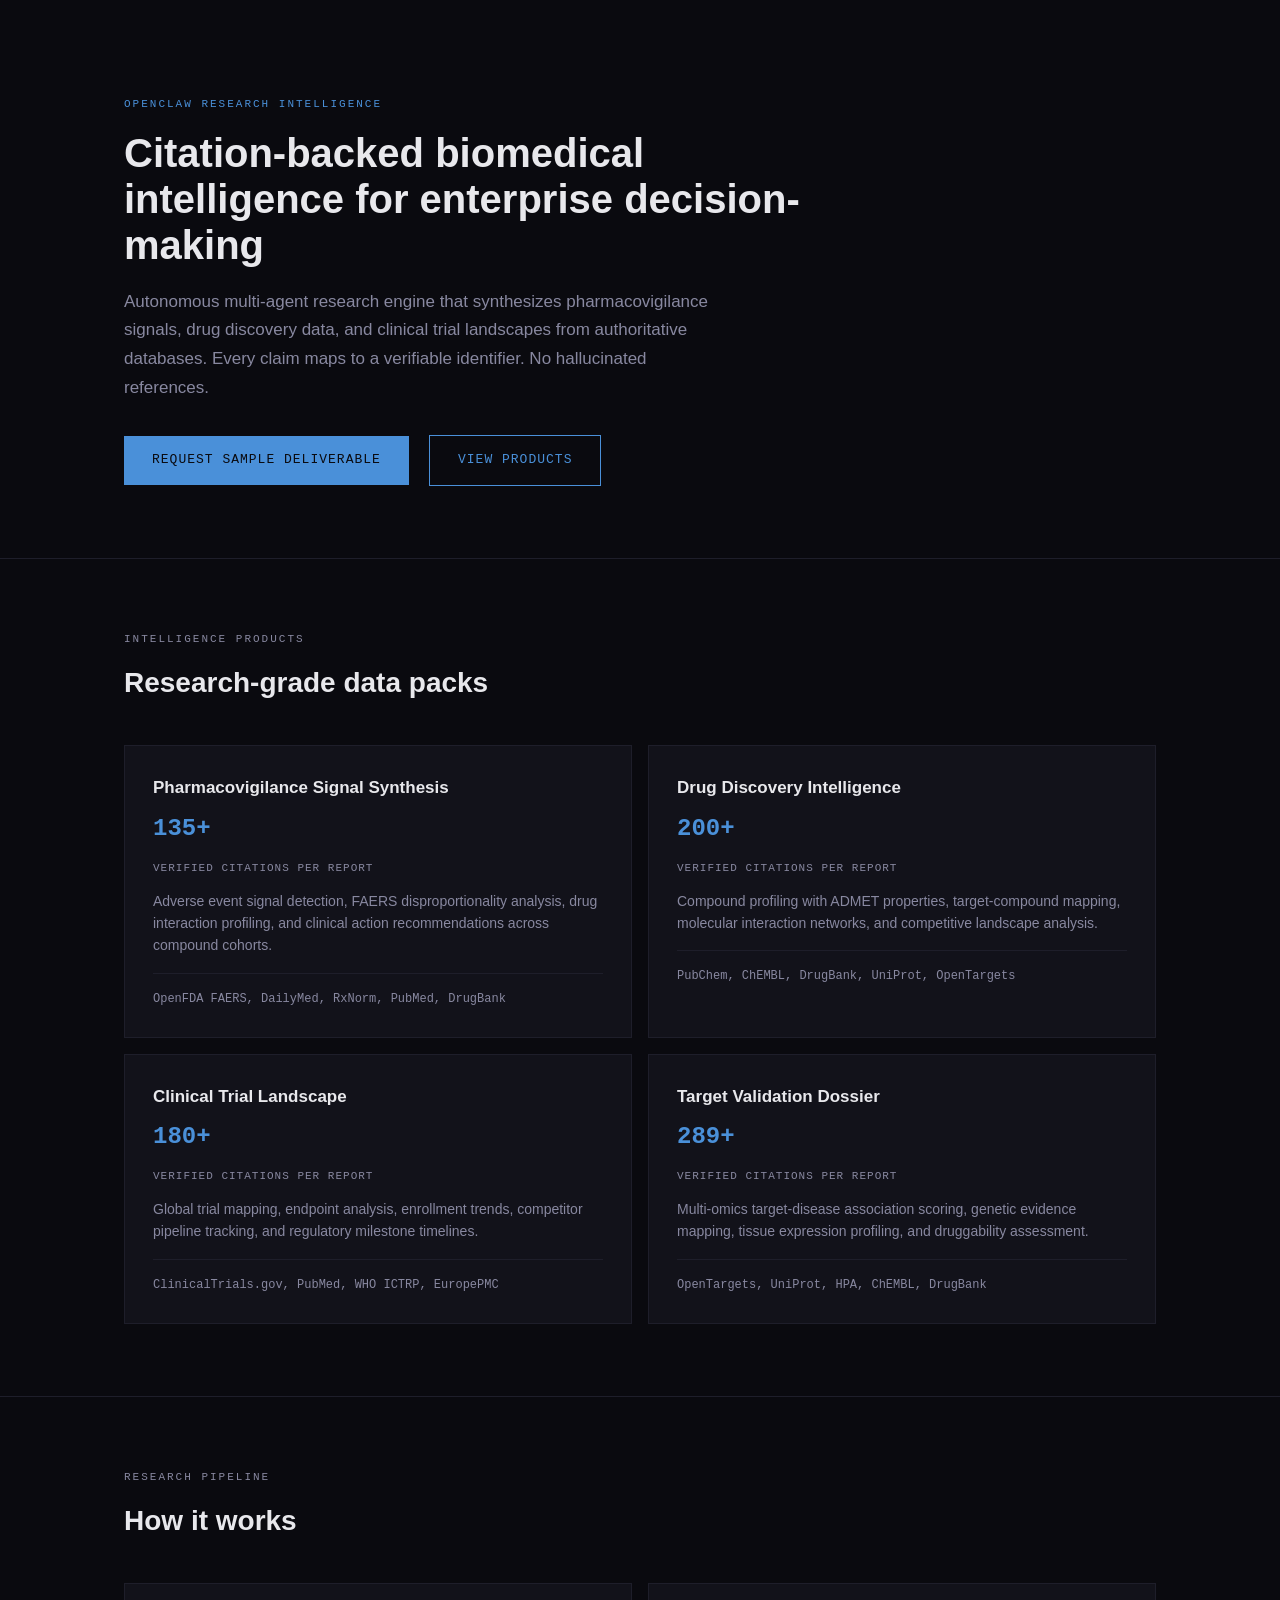
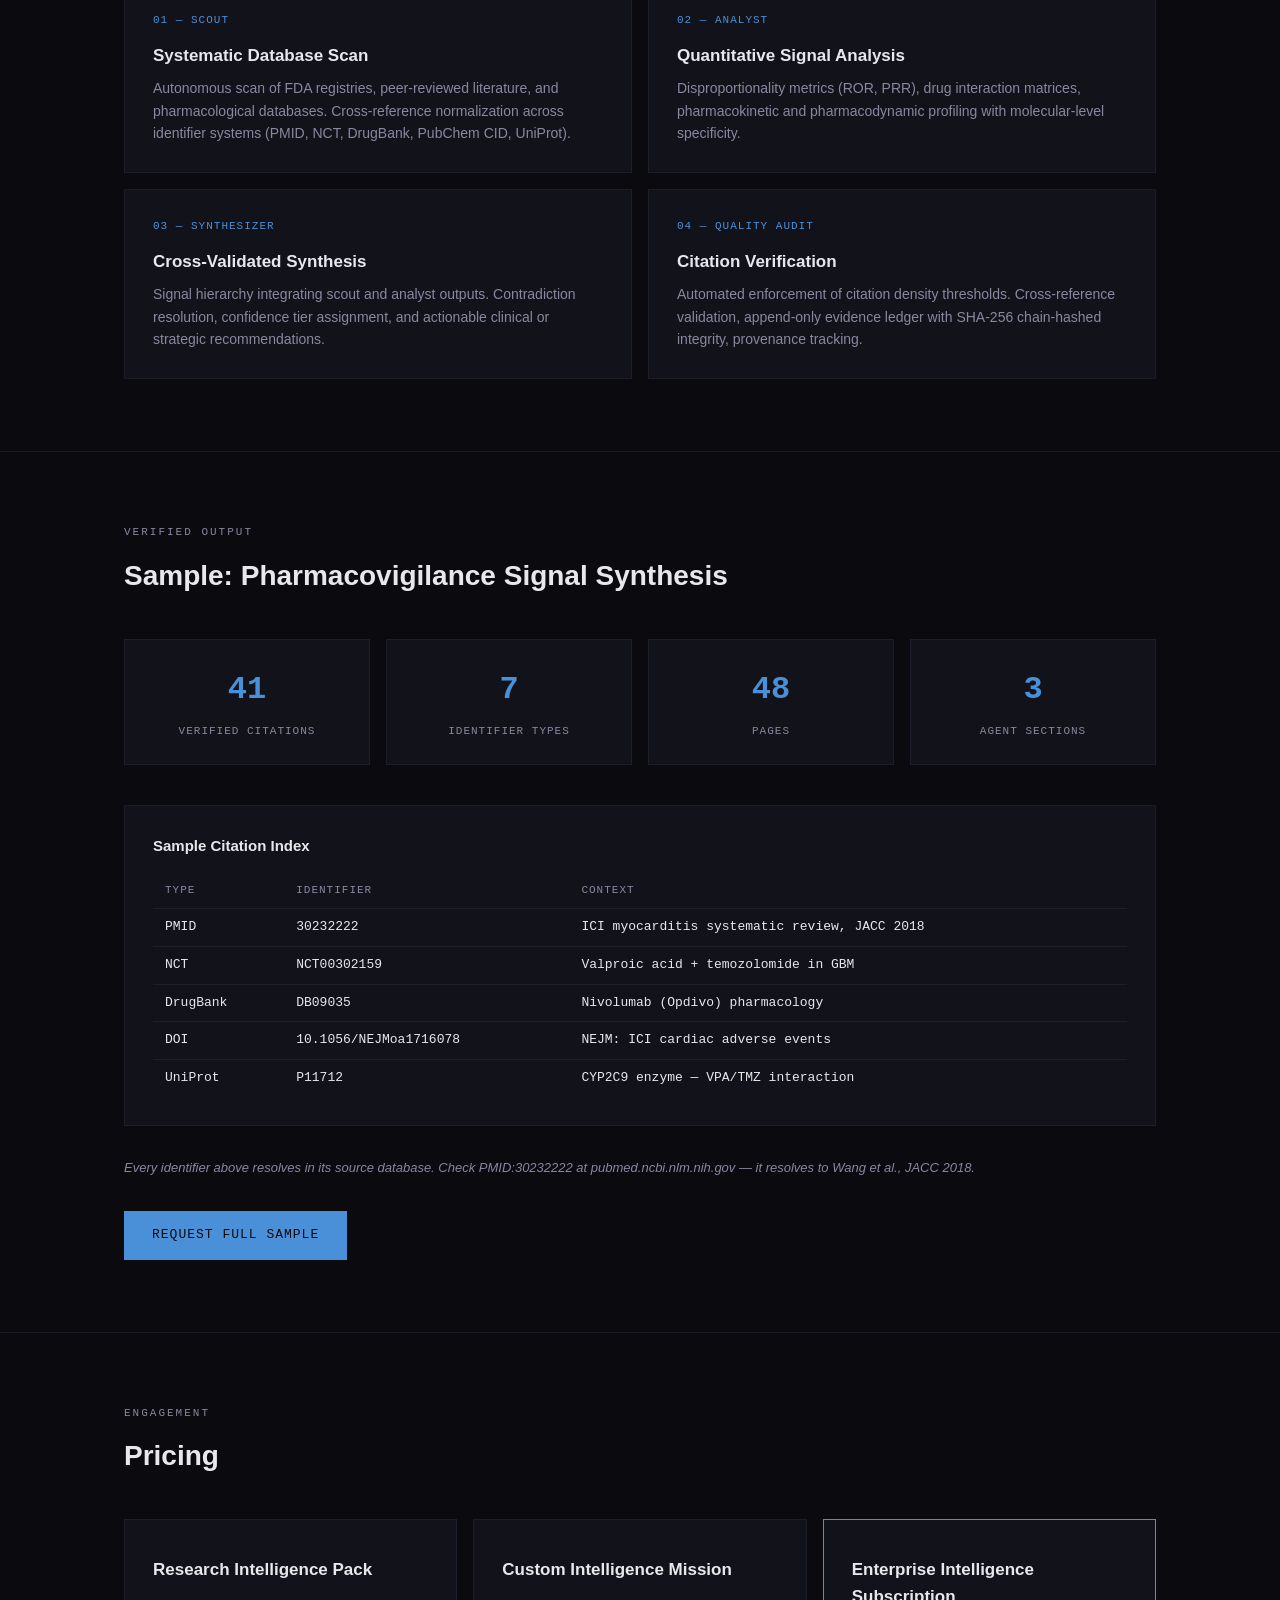
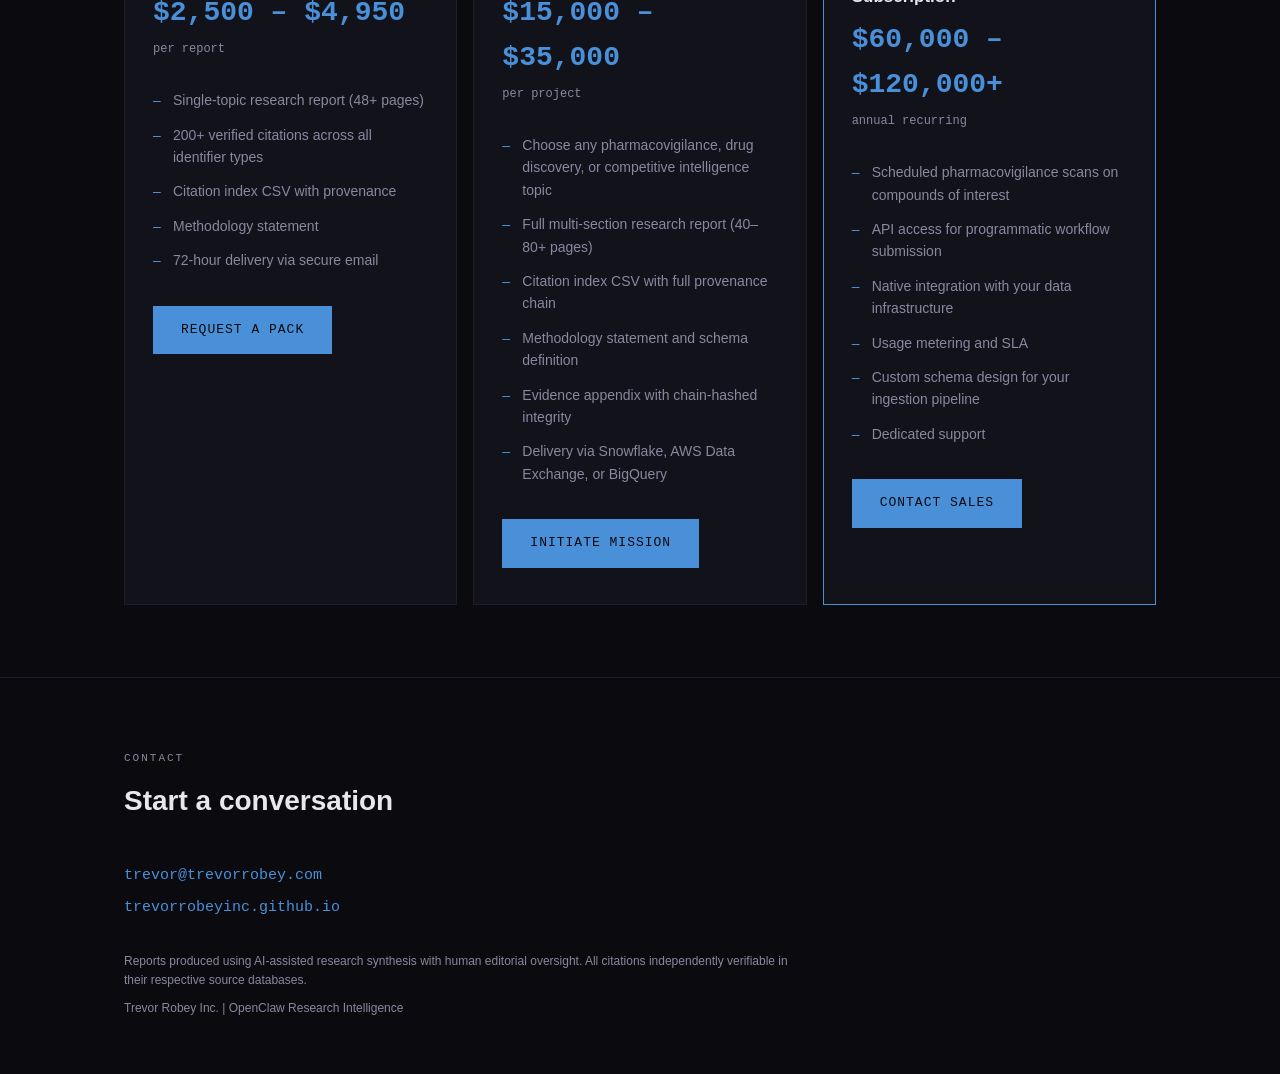
==== openclaw/index.html @ 260b256b "Portfolio rebuild: genre projects, live-business card, 3D engine page, web-safe resume - Portfolio a" ====
<!DOCTYPE html>
<html lang="en">
<head>
<meta charset="UTF-8">
<meta name="viewport" content="width=device-width, initial-scale=1.0">
<title>OpenClaw Research Intelligence | Citation-Backed Biomedical Data</title>
<meta name="description" content="Autonomous multi-agent research engine producing citation-backed pharmacovigilance, drug discovery, and clinical trial intelligence. Every claim maps to a verifiable identifier.">
<meta property="og:title" content="OpenClaw Research Intelligence">
<meta property="og:description" content="Citation-backed biomedical intelligence. 200+ verified citations per report. Every PMID, NCT, and DrugBank ID resolves.">
<meta property="og:type" content="website">
<meta property="og:url" content="https://trevorrobeyinc.github.io">
<link rel="icon" href="data:image/svg+xml,<svg xmlns='http://www.w3.org/2000/svg' viewBox='0 0 32 32'><rect width='32' height='32' rx='4' fill='%230a0a0f'/><text x='50%25' y='50%25' dominant-baseline='central' text-anchor='middle' fill='%234a90d9' font-family='monospace' font-size='14' font-weight='bold'>OC</text></svg>">
<meta name="twitter:card" content="summary">
<meta name="twitter:title" content="OpenClaw Research Intelligence">
<meta name="twitter:description" content="Citation-backed biomedical intelligence. 200+ verified citations per report.">
<style>
*, *::before, *::after { margin: 0; padding: 0; box-sizing: border-box; }

:root {
  --bg: #0a0a0f;
  --card: #12121a;
  --card-border: #1e1e2a;
  --text: #e8e8ec;
  --text-secondary: #8888a0;
  --accent: #4a90d9;
  --accent-hover: #5da0e9;
  --font-data: "SF Mono", "Fira Code", "Consolas", monospace;
  --font-body: "Inter", "Helvetica Neue", "Arial", sans-serif;
}

body {
  background: var(--bg);
  color: var(--text);
  font-family: var(--font-body);
  font-size: 15px;
  line-height: 1.6;
  -webkit-font-smoothing: antialiased;
}

a { color: var(--accent); text-decoration: none; }
a:hover { color: var(--accent-hover); }

.container {
  max-width: 1080px;
  margin: 0 auto;
  padding: 0 24px;
}

/* ── Hero ── */
.hero {
  padding: 96px 0 72px;
  border-bottom: 1px solid var(--card-border);
}

.hero-label {
  font-family: var(--font-data);
  font-size: 11px;
  letter-spacing: 2px;
  text-transform: uppercase;
  color: var(--accent);
  margin-bottom: 16px;
}

.hero h1 {
  font-family: var(--font-body);
  font-size: 40px;
  font-weight: 700;
  line-height: 1.15;
  margin-bottom: 20px;
  max-width: 680px;
}

.hero p {
  color: var(--text-secondary);
  font-size: 17px;
  max-width: 600px;
  margin-bottom: 32px;
  line-height: 1.7;
}

.cta {
  display: inline-block;
  font-family: var(--font-data);
  font-size: 13px;
  letter-spacing: 1px;
  text-transform: uppercase;
  color: var(--bg);
  background: var(--accent);
  padding: 14px 28px;
  border: none;
  cursor: pointer;
  transition: background 0.15s;
}

.cta:hover { background: var(--accent-hover); color: var(--bg); }

.cta-secondary {
  background: transparent;
  color: var(--accent);
  border: 1px solid var(--accent);
  margin-left: 16px;
}

.cta-secondary:hover {
  background: var(--accent);
  color: var(--bg);
}

/* ── Section ── */
section {
  padding: 72px 0;
  border-bottom: 1px solid var(--card-border);
}

.section-label {
  font-family: var(--font-data);
  font-size: 11px;
  letter-spacing: 2px;
  text-transform: uppercase;
  color: var(--text-secondary);
  margin-bottom: 12px;
}

.section-title {
  font-size: 28px;
  font-weight: 700;
  margin-bottom: 40px;
}

/* ── Products Grid ── */
.products-grid {
  display: grid;
  grid-template-columns: 1fr 1fr;
  gap: 16px;
}

.product-card {
  background: var(--card);
  border: 1px solid var(--card-border);
  padding: 28px;
}

.product-card h3 {
  font-size: 17px;
  font-weight: 600;
  margin-bottom: 8px;
}

.product-card .stat {
  font-family: var(--font-data);
  font-size: 24px;
  font-weight: 700;
  color: var(--accent);
  margin-bottom: 12px;
}

.product-card .stat-label {
  font-family: var(--font-data);
  font-size: 11px;
  color: var(--text-secondary);
  text-transform: uppercase;
  letter-spacing: 1px;
}

.product-card p {
  color: var(--text-secondary);
  font-size: 14px;
  margin-top: 12px;
  line-height: 1.6;
}

.product-card .sources {
  font-family: var(--font-data);
  font-size: 12px;
  color: var(--text-secondary);
  margin-top: 16px;
  padding-top: 16px;
  border-top: 1px solid var(--card-border);
}

/* ── How It Works ── */
.pipeline {
  display: grid;
  grid-template-columns: 1fr 1fr;
  gap: 16px;
}

.pipeline-step {
  background: var(--card);
  border: 1px solid var(--card-border);
  padding: 28px;
}

.pipeline-step .step-number {
  font-family: var(--font-data);
  font-size: 11px;
  color: var(--accent);
  letter-spacing: 1px;
  text-transform: uppercase;
  margin-bottom: 12px;
}

.pipeline-step h3 {
  font-size: 17px;
  font-weight: 600;
  margin-bottom: 8px;
}

.pipeline-step p {
  color: var(--text-secondary);
  font-size: 14px;
  line-height: 1.6;
}

/* ── Sample Output ── */
.sample-stats {
  display: grid;
  grid-template-columns: repeat(4, 1fr);
  gap: 16px;
  margin-bottom: 40px;
}

.sample-stat {
  background: var(--card);
  border: 1px solid var(--card-border);
  padding: 24px;
  text-align: center;
}

.sample-stat .value {
  font-family: var(--font-data);
  font-size: 32px;
  font-weight: 700;
  color: var(--accent);
}

.sample-stat .label {
  font-family: var(--font-data);
  font-size: 11px;
  color: var(--text-secondary);
  text-transform: uppercase;
  letter-spacing: 1px;
  margin-top: 8px;
}

.sample-citations {
  background: var(--card);
  border: 1px solid var(--card-border);
  padding: 28px;
  margin-bottom: 32px;
}

.sample-citations h3 {
  font-size: 15px;
  font-weight: 600;
  margin-bottom: 16px;
}

.citation-table {
  width: 100%;
  border-collapse: collapse;
  font-family: var(--font-data);
  font-size: 13px;
}

.citation-table th {
  text-align: left;
  color: var(--text-secondary);
  font-weight: 400;
  font-size: 11px;
  text-transform: uppercase;
  letter-spacing: 1px;
  padding: 8px 12px;
  border-bottom: 1px solid var(--card-border);
}

.citation-table td {
  padding: 8px 12px;
  border-bottom: 1px solid var(--card-border);
  color: var(--text);
}

.citation-table tr:last-child td {
  border-bottom: none;
}

.sample-note {
  color: var(--text-secondary);
  font-size: 13px;
  font-style: italic;
  margin-bottom: 32px;
}

/* ── Pricing ── */
.pricing-grid {
  display: grid;
  grid-template-columns: repeat(3, 1fr);
  gap: 16px;
}

.pricing-card {
  background: var(--card);
  border: 1px solid var(--card-border);
  padding: 36px 28px;
}

.pricing-card.featured {
  border-color: var(--accent);
}

.pricing-card h3 {
  font-size: 17px;
  font-weight: 600;
  margin-bottom: 8px;
}

.pricing-card .price {
  font-family: var(--font-data);
  font-size: 28px;
  font-weight: 700;
  color: var(--accent);
  margin-bottom: 4px;
}

.pricing-card .price-unit {
  font-family: var(--font-data);
  font-size: 12px;
  color: var(--text-secondary);
  margin-bottom: 24px;
}

.pricing-card ul {
  list-style: none;
  margin-bottom: 28px;
}

.pricing-card li {
  color: var(--text-secondary);
  font-size: 14px;
  padding: 6px 0;
  padding-left: 20px;
  position: relative;
}

.pricing-card li::before {
  content: "\2013";
  position: absolute;
  left: 0;
  color: var(--accent);
}

/* ── Contact ── */
.contact {
  padding: 72px 0 48px;
  border-bottom: none;
}

.contact-info {
  margin-bottom: 32px;
}

.contact-info a {
  font-family: var(--font-data);
  font-size: 15px;
  display: block;
  margin-bottom: 8px;
}

.legal {
  color: var(--text-secondary);
  font-size: 12px;
  line-height: 1.6;
  max-width: 680px;
}

.legal p {
  margin-bottom: 8px;
}

/* ── Responsive ── */
@media (max-width: 768px) {
  .hero { padding: 64px 0 48px; }
  .hero h1 { font-size: 28px; }
  .hero p { font-size: 15px; }

  .products-grid,
  .pipeline,
  .pricing-grid { grid-template-columns: 1fr; }

  .sample-stats { grid-template-columns: 1fr 1fr; }

  .cta-secondary { margin-left: 0; margin-top: 12px; display: inline-block; }

  section { padding: 48px 0; }
}

@media (max-width: 960px) {
  .pricing-grid { grid-template-columns: 1fr; }
}

@media (max-width: 480px) {
  .sample-stats { grid-template-columns: 1fr; }
}
</style>
</head>
<body>

<!-- Hero -->
<header class="hero">
  <div class="container">
    <div class="hero-label">OpenClaw Research Intelligence</div>
    <h1>Citation-backed biomedical intelligence for enterprise decision-making</h1>
    <p>Autonomous multi-agent research engine that synthesizes pharmacovigilance signals, drug discovery data, and clinical trial landscapes from authoritative databases. Every claim maps to a verifiable identifier. No hallucinated references.</p>
    <a href="mailto:trevor@trevorrobey.com?subject=Request%3A%20Sample%20Deliverable&body=I%27d%20like%20to%20review%20a%20sample%20deliverable%20from%20OpenClaw%20Research%20Intelligence." class="cta">Request Sample Deliverable</a>
    <a href="#products" class="cta cta-secondary">View Products</a>
  </div>
</header>

<!-- Products -->
<section id="products">
  <div class="container">
    <div class="section-label">Intelligence Products</div>
    <h2 class="section-title">Research-grade data packs</h2>
    <div class="products-grid">
      <div class="product-card">
        <h3>Pharmacovigilance Signal Synthesis</h3>
        <div class="stat">135+</div>
        <div class="stat-label">Verified citations per report</div>
        <p>Adverse event signal detection, FAERS disproportionality analysis, drug interaction profiling, and clinical action recommendations across compound cohorts.</p>
        <div class="sources">OpenFDA FAERS, DailyMed, RxNorm, PubMed, DrugBank</div>
      </div>
      <div class="product-card">
        <h3>Drug Discovery Intelligence</h3>
        <div class="stat">200+</div>
        <div class="stat-label">Verified citations per report</div>
        <p>Compound profiling with ADMET properties, target-compound mapping, molecular interaction networks, and competitive landscape analysis.</p>
        <div class="sources">PubChem, ChEMBL, DrugBank, UniProt, OpenTargets</div>
      </div>
      <div class="product-card">
        <h3>Clinical Trial Landscape</h3>
        <div class="stat">180+</div>
        <div class="stat-label">Verified citations per report</div>
        <p>Global trial mapping, endpoint analysis, enrollment trends, competitor pipeline tracking, and regulatory milestone timelines.</p>
        <div class="sources">ClinicalTrials.gov, PubMed, WHO ICTRP, EuropePMC</div>
      </div>
      <div class="product-card">
        <h3>Target Validation Dossier</h3>
        <div class="stat">289+</div>
        <div class="stat-label">Verified citations per report</div>
        <p>Multi-omics target-disease association scoring, genetic evidence mapping, tissue expression profiling, and druggability assessment.</p>
        <div class="sources">OpenTargets, UniProt, HPA, ChEMBL, DrugBank</div>
      </div>
    </div>
  </div>
</section>

<!-- How It Works -->
<section id="pipeline">
  <div class="container">
    <div class="section-label">Research Pipeline</div>
    <h2 class="section-title">How it works</h2>
    <div class="pipeline">
      <div class="pipeline-step">
        <div class="step-number">01 &mdash; Scout</div>
        <h3>Systematic Database Scan</h3>
        <p>Autonomous scan of FDA registries, peer-reviewed literature, and pharmacological databases. Cross-reference normalization across identifier systems (PMID, NCT, DrugBank, PubChem CID, UniProt).</p>
      </div>
      <div class="pipeline-step">
        <div class="step-number">02 &mdash; Analyst</div>
        <h3>Quantitative Signal Analysis</h3>
        <p>Disproportionality metrics (ROR, PRR), drug interaction matrices, pharmacokinetic and pharmacodynamic profiling with molecular-level specificity.</p>
      </div>
      <div class="pipeline-step">
        <div class="step-number">03 &mdash; Synthesizer</div>
        <h3>Cross-Validated Synthesis</h3>
        <p>Signal hierarchy integrating scout and analyst outputs. Contradiction resolution, confidence tier assignment, and actionable clinical or strategic recommendations.</p>
      </div>
      <div class="pipeline-step">
        <div class="step-number">04 &mdash; Quality Audit</div>
        <h3>Citation Verification</h3>
        <p>Automated enforcement of citation density thresholds. Cross-reference validation, append-only evidence ledger with SHA-256 chain-hashed integrity, provenance tracking.</p>
      </div>
    </div>
  </div>
</section>

<!-- Sample Output -->
<section id="sample">
  <div class="container">
    <div class="section-label">Verified Output</div>
    <h2 class="section-title">Sample: Pharmacovigilance Signal Synthesis</h2>
    <div class="sample-stats">
      <div class="sample-stat">
        <div class="value">41</div>
        <div class="label">Verified Citations</div>
      </div>
      <div class="sample-stat">
        <div class="value">7</div>
        <div class="label">Identifier Types</div>
      </div>
      <div class="sample-stat">
        <div class="value">48</div>
        <div class="label">Pages</div>
      </div>
      <div class="sample-stat">
        <div class="value">3</div>
        <div class="label">Agent Sections</div>
      </div>
    </div>
    <div class="sample-citations">
      <h3>Sample Citation Index</h3>
      <table class="citation-table">
        <thead>
          <tr>
            <th>Type</th>
            <th>Identifier</th>
            <th>Context</th>
          </tr>
        </thead>
        <tbody>
          <tr>
            <td>PMID</td>
            <td>30232222</td>
            <td>ICI myocarditis systematic review, JACC 2018</td>
          </tr>
          <tr>
            <td>NCT</td>
            <td>NCT00302159</td>
            <td>Valproic acid + temozolomide in GBM</td>
          </tr>
          <tr>
            <td>DrugBank</td>
            <td>DB09035</td>
            <td>Nivolumab (Opdivo) pharmacology</td>
          </tr>
          <tr>
            <td>DOI</td>
            <td>10.1056/NEJMoa1716078</td>
            <td>NEJM: ICI cardiac adverse events</td>
          </tr>
          <tr>
            <td>UniProt</td>
            <td>P11712</td>
            <td>CYP2C9 enzyme &mdash; VPA/TMZ interaction</td>
          </tr>
        </tbody>
      </table>
    </div>
    <p class="sample-note">Every identifier above resolves in its source database. Check PMID:30232222 at pubmed.ncbi.nlm.nih.gov &mdash; it resolves to Wang et al., JACC 2018.</p>
    <a href="mailto:trevor@trevorrobey.com?subject=Request%3A%20Full%20Sample%20Deliverable&body=I%27d%20like%20to%20review%20the%20full%2048-page%20pharmacovigilance%20sample%20deliverable." class="cta">Request Full Sample</a>
  </div>
</section>

<!-- Pricing -->
<section id="pricing">
  <div class="container">
    <div class="section-label">Engagement</div>
    <h2 class="section-title">Pricing</h2>
    <div class="pricing-grid">
      <div class="pricing-card">
        <h3>Research Intelligence Pack</h3>
        <div class="price">$2,500 &ndash; $4,950</div>
        <div class="price-unit">per report</div>
        <ul>
          <li>Single-topic research report (48+ pages)</li>
          <li>200+ verified citations across all identifier types</li>
          <li>Citation index CSV with provenance</li>
          <li>Methodology statement</li>
          <li>72-hour delivery via secure email</li>
        </ul>
        <a href="mailto:trevor@trevorrobey.com?subject=Research%20Intelligence%20Pack%20Request&body=I%27d%20like%20to%20request%20a%20Research%20Intelligence%20Pack.%20Topic%3A%20" class="cta">Request a Pack</a>
      </div>
      <div class="pricing-card">
        <h3>Custom Intelligence Mission</h3>
        <div class="price">$15,000 &ndash; $35,000</div>
        <div class="price-unit">per project</div>
        <ul>
          <li>Choose any pharmacovigilance, drug discovery, or competitive intelligence topic</li>
          <li>Full multi-section research report (40&ndash;80+ pages)</li>
          <li>Citation index CSV with full provenance chain</li>
          <li>Methodology statement and schema definition</li>
          <li>Evidence appendix with chain-hashed integrity</li>
          <li>Delivery via Snowflake, AWS Data Exchange, or BigQuery</li>
        </ul>
        <a href="mailto:trevor@trevorrobey.com?subject=Custom%20Intelligence%20Mission%20Inquiry&body=I%27m%20interested%20in%20a%20custom%20intelligence%20mission.%20Topic%3A%20" class="cta">Initiate Mission</a>
      </div>
      <div class="pricing-card featured">
        <h3>Enterprise Intelligence Subscription</h3>
        <div class="price">$60,000 &ndash; $120,000+</div>
        <div class="price-unit">annual recurring</div>
        <ul>
          <li>Scheduled pharmacovigilance scans on compounds of interest</li>
          <li>API access for programmatic workflow submission</li>
          <li>Native integration with your data infrastructure</li>
          <li>Usage metering and SLA</li>
          <li>Custom schema design for your ingestion pipeline</li>
          <li>Dedicated support</li>
        </ul>
        <a href="mailto:trevor@trevorrobey.com?subject=Enterprise%20Subscription%20Inquiry&body=I%27d%20like%20to%20discuss%20an%20enterprise%20intelligence%20subscription." class="cta">Contact Sales</a>
      </div>
    </div>
  </div>
</section>

<!-- Contact -->
<footer class="contact">
  <div class="container">
    <div class="section-label">Contact</div>
    <h2 class="section-title">Start a conversation</h2>
    <div class="contact-info">
      <a href="mailto:trevor@trevorrobey.com">trevor@trevorrobey.com</a>
      <a href="https://trevorrobeyinc.github.io">trevorrobeyinc.github.io</a>
    </div>
    <div class="legal">
      <p>Reports produced using AI-assisted research synthesis with human editorial oversight. All citations independently verifiable in their respective source databases.</p>
      <p>Trevor Robey Inc. | OpenClaw Research Intelligence</p>
    </div>
  </div>
</footer>

</body>
</html>
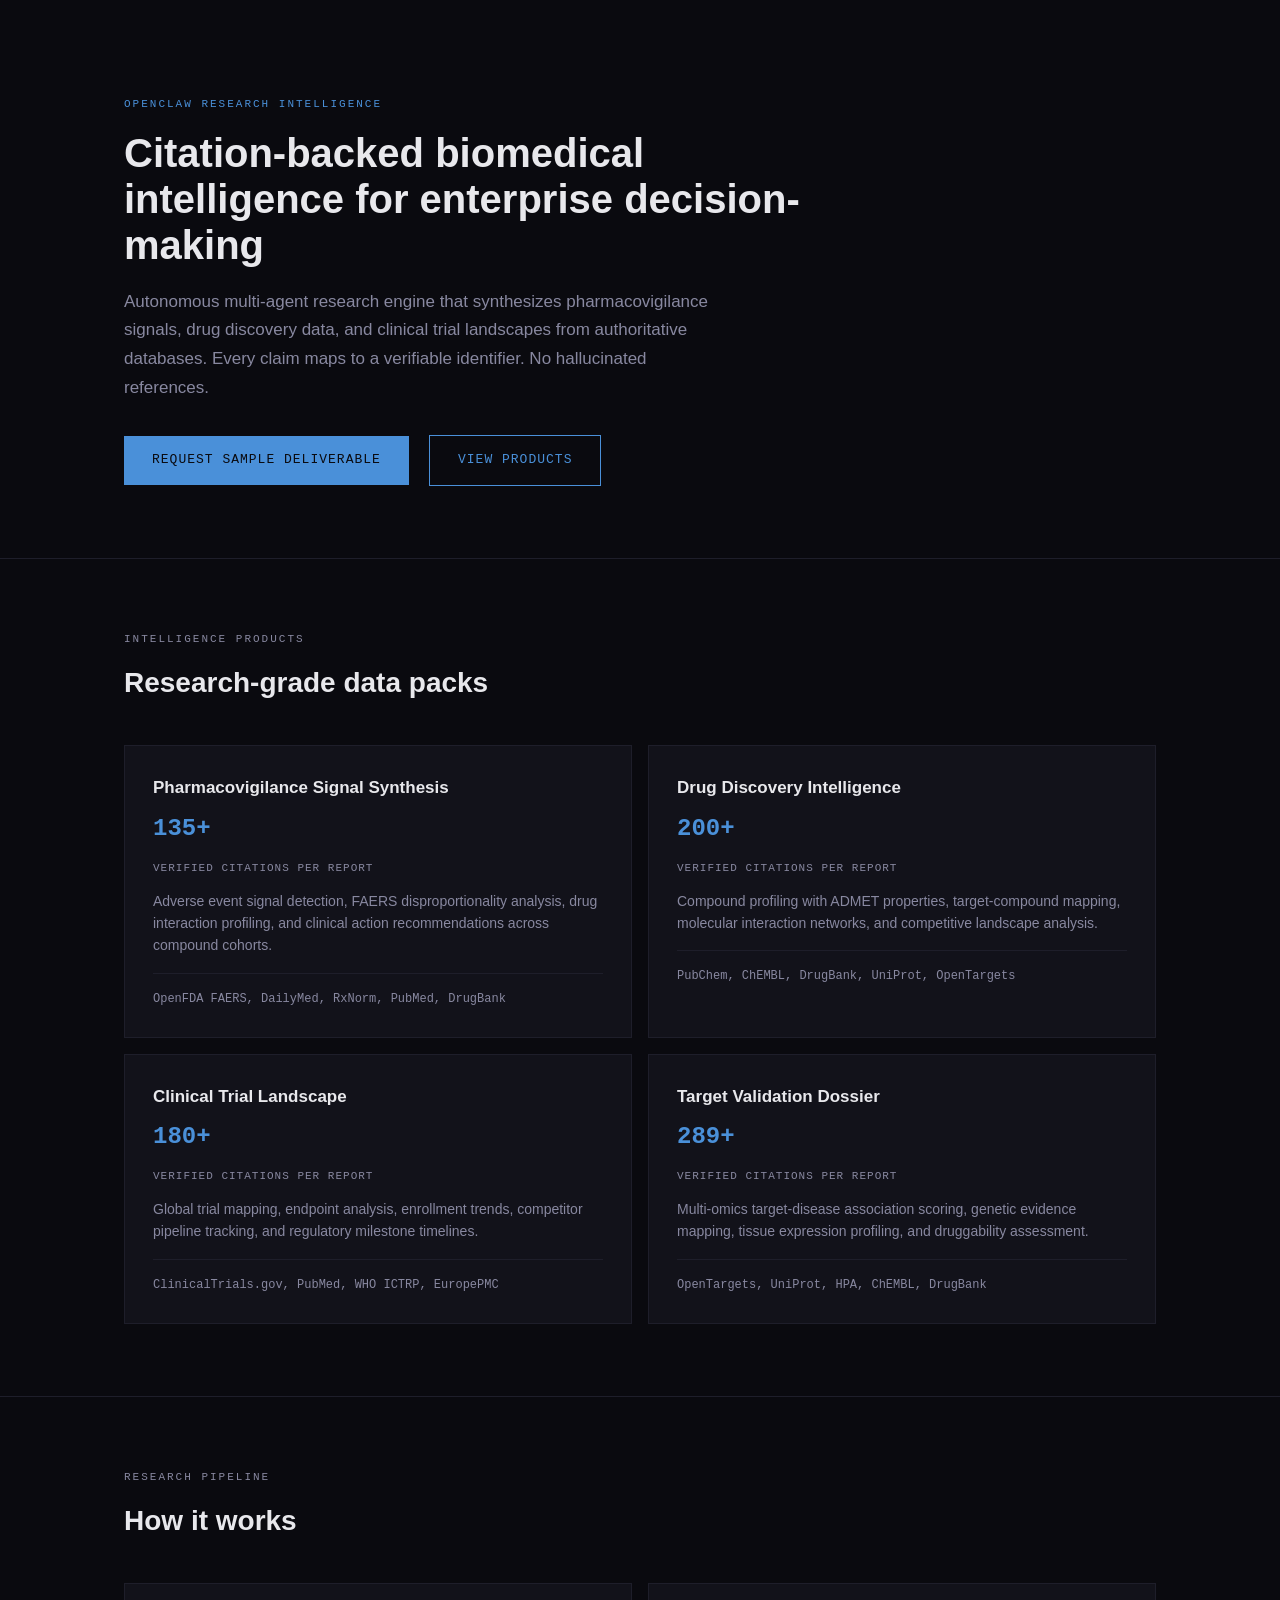
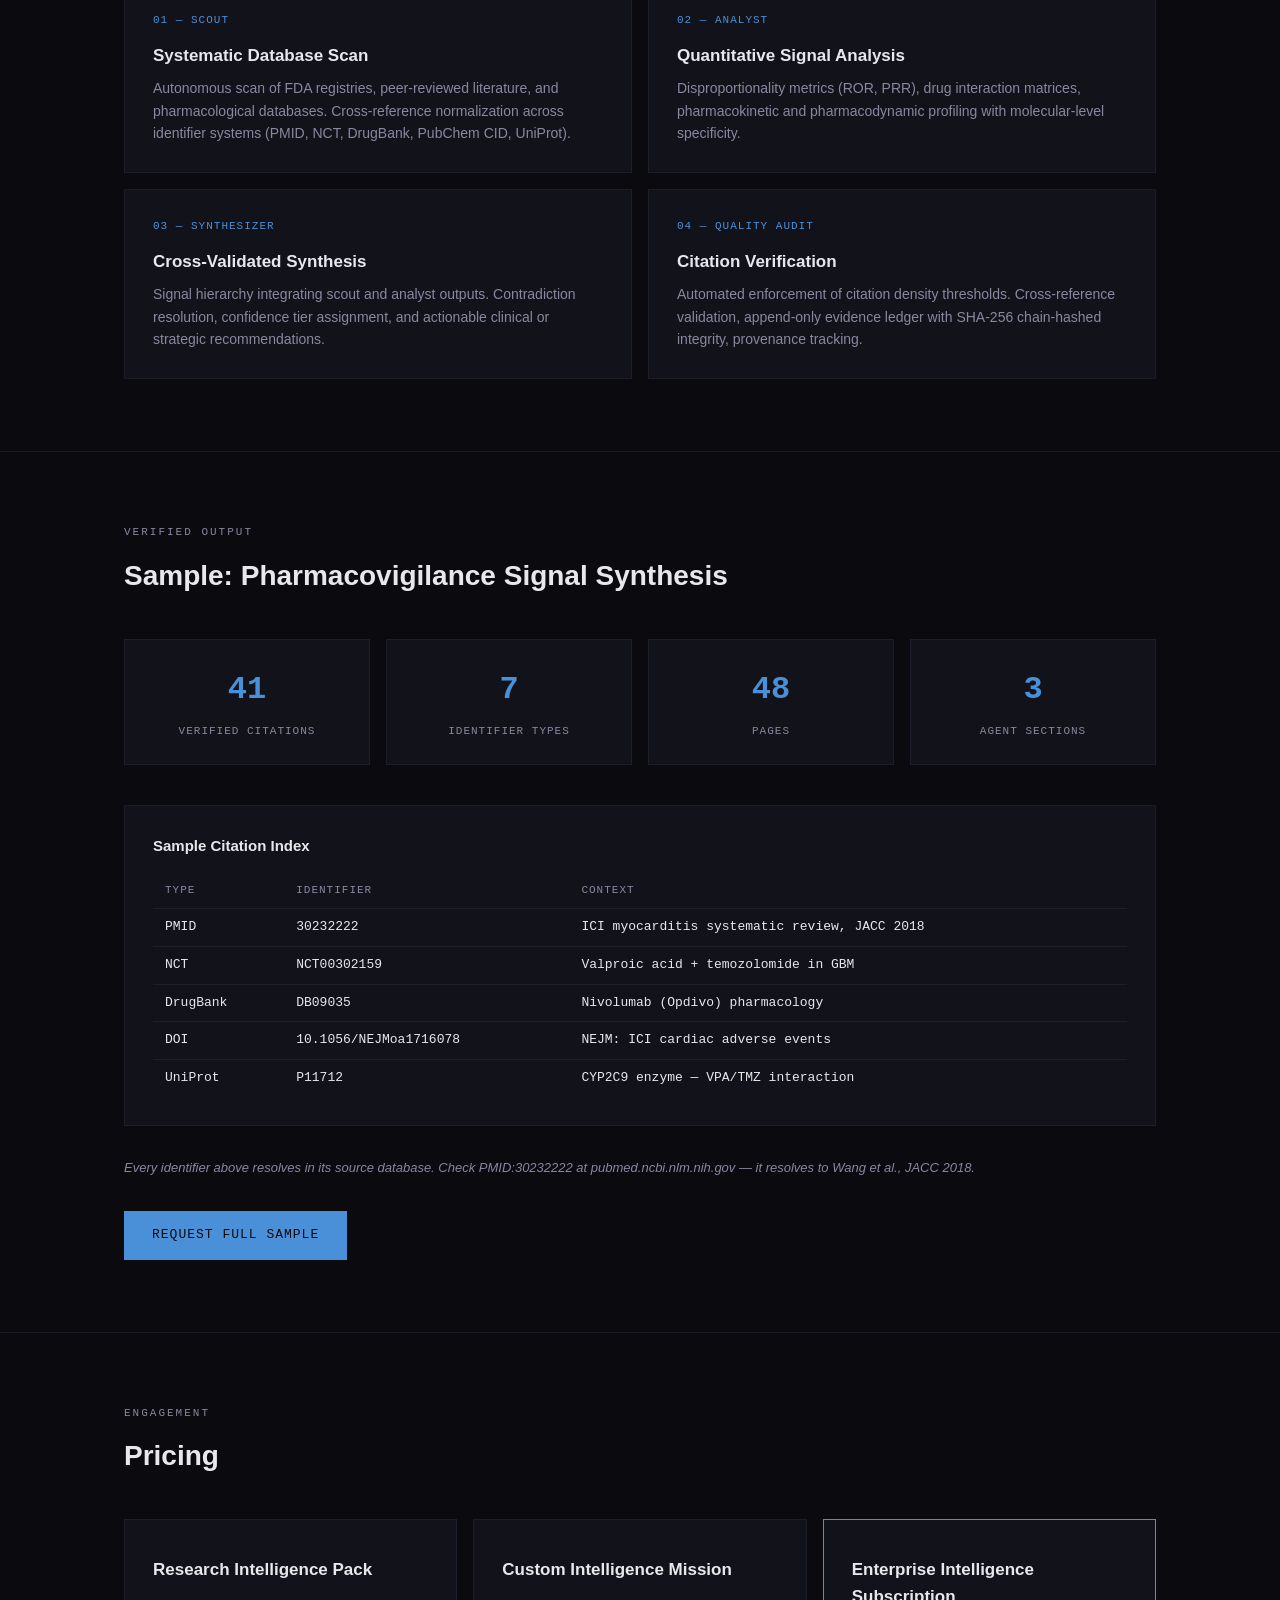
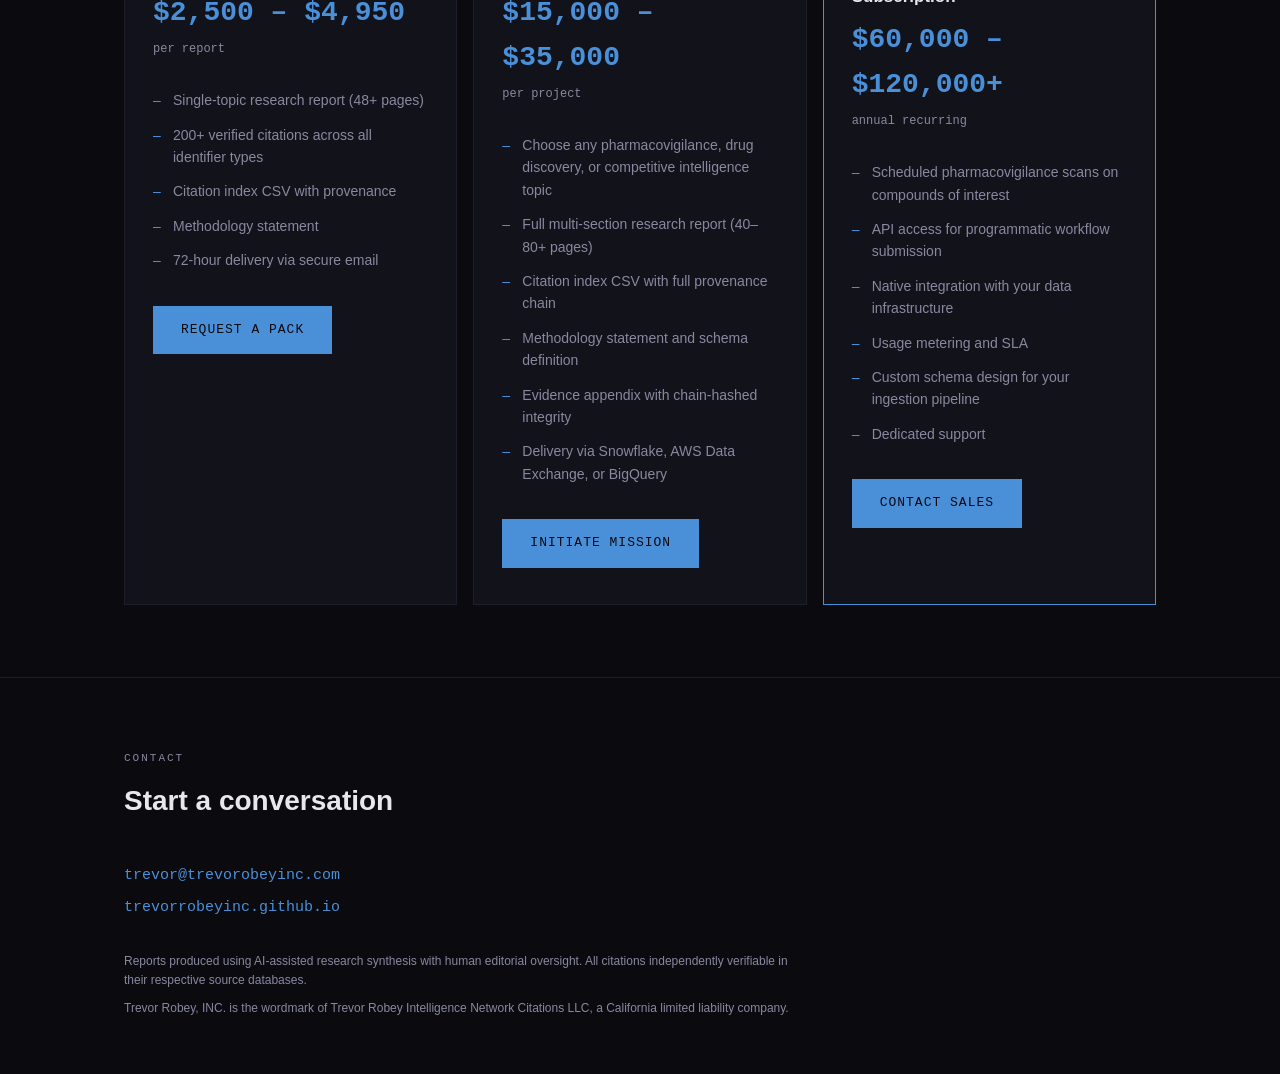
==== commit 698e2c04: "Contact links: send every mailto to trevor@trevorobeyinc.com The previous addresses on these pages n" ====
--- a/openclaw/index.html
+++ b/openclaw/index.html
@@ -411,7 +411,7 @@
     <div class="hero-label">OpenClaw Research Intelligence</div>
     <h1>Citation-backed biomedical intelligence for enterprise decision-making</h1>
     <p>Autonomous multi-agent research engine that synthesizes pharmacovigilance signals, drug discovery data, and clinical trial landscapes from authoritative databases. Every claim maps to a verifiable identifier. No hallucinated references.</p>
-    <a href="mailto:trevor@trevorrobey.com?subject=Request%3A%20Sample%20Deliverable&body=I%27d%20like%20to%20review%20a%20sample%20deliverable%20from%20OpenClaw%20Research%20Intelligence." class="cta">Request Sample Deliverable</a>
+    <a href="mailto:trevor@trevorobeyinc.com?subject=Request%3A%20Sample%20Deliverable&body=I%27d%20like%20to%20review%20a%20sample%20deliverable%20from%20OpenClaw%20Research%20Intelligence." class="cta">Request Sample Deliverable</a>
     <a href="#products" class="cta cta-secondary">View Products</a>
   </div>
 </header>
@@ -547,7 +547,7 @@
       </table>
     </div>
     <p class="sample-note">Every identifier above resolves in its source database. Check PMID:30232222 at pubmed.ncbi.nlm.nih.gov &mdash; it resolves to Wang et al., JACC 2018.</p>
-    <a href="mailto:trevor@trevorrobey.com?subject=Request%3A%20Full%20Sample%20Deliverable&body=I%27d%20like%20to%20review%20the%20full%2048-page%20pharmacovigilance%20sample%20deliverable." class="cta">Request Full Sample</a>
+    <a href="mailto:trevor@trevorobeyinc.com?subject=Request%3A%20Full%20Sample%20Deliverable&body=I%27d%20like%20to%20review%20the%20full%2048-page%20pharmacovigilance%20sample%20deliverable." class="cta">Request Full Sample</a>
   </div>
 </section>
 
@@ -568,7 +568,7 @@
           <li>Methodology statement</li>
           <li>72-hour delivery via secure email</li>
         </ul>
-        <a href="mailto:trevor@trevorrobey.com?subject=Research%20Intelligence%20Pack%20Request&body=I%27d%20like%20to%20request%20a%20Research%20Intelligence%20Pack.%20Topic%3A%20" class="cta">Request a Pack</a>
+        <a href="mailto:trevor@trevorobeyinc.com?subject=Research%20Intelligence%20Pack%20Request&body=I%27d%20like%20to%20request%20a%20Research%20Intelligence%20Pack.%20Topic%3A%20" class="cta">Request a Pack</a>
       </div>
       <div class="pricing-card">
         <h3>Custom Intelligence Mission</h3>
@@ -582,7 +582,7 @@
           <li>Evidence appendix with chain-hashed integrity</li>
           <li>Delivery via Snowflake, AWS Data Exchange, or BigQuery</li>
         </ul>
-        <a href="mailto:trevor@trevorrobey.com?subject=Custom%20Intelligence%20Mission%20Inquiry&body=I%27m%20interested%20in%20a%20custom%20intelligence%20mission.%20Topic%3A%20" class="cta">Initiate Mission</a>
+        <a href="mailto:trevor@trevorobeyinc.com?subject=Custom%20Intelligence%20Mission%20Inquiry&body=I%27m%20interested%20in%20a%20custom%20intelligence%20mission.%20Topic%3A%20" class="cta">Initiate Mission</a>
       </div>
       <div class="pricing-card featured">
         <h3>Enterprise Intelligence Subscription</h3>
@@ -596,7 +596,7 @@
           <li>Custom schema design for your ingestion pipeline</li>
           <li>Dedicated support</li>
         </ul>
-        <a href="mailto:trevor@trevorrobey.com?subject=Enterprise%20Subscription%20Inquiry&body=I%27d%20like%20to%20discuss%20an%20enterprise%20intelligence%20subscription." class="cta">Contact Sales</a>
+        <a href="mailto:trevor@trevorobeyinc.com?subject=Enterprise%20Subscription%20Inquiry&body=I%27d%20like%20to%20discuss%20an%20enterprise%20intelligence%20subscription." class="cta">Contact Sales</a>
       </div>
     </div>
   </div>
@@ -608,12 +608,12 @@
     <div class="section-label">Contact</div>
     <h2 class="section-title">Start a conversation</h2>
     <div class="contact-info">
-      <a href="mailto:trevor@trevorrobey.com">trevor@trevorrobey.com</a>
+      <a href="mailto:trevor@trevorobeyinc.com">trevor@trevorobeyinc.com</a>
       <a href="https://trevorrobeyinc.github.io">trevorrobeyinc.github.io</a>
     </div>
     <div class="legal">
       <p>Reports produced using AI-assisted research synthesis with human editorial oversight. All citations independently verifiable in their respective source databases.</p>
-      <p>Trevor Robey Inc. | OpenClaw Research Intelligence</p>
+      <p>Trevor Robey, INC. is the wordmark of Trevor Robey Intelligence Network Citations LLC, a California limited liability company.</p>
     </div>
   </div>
 </footer>
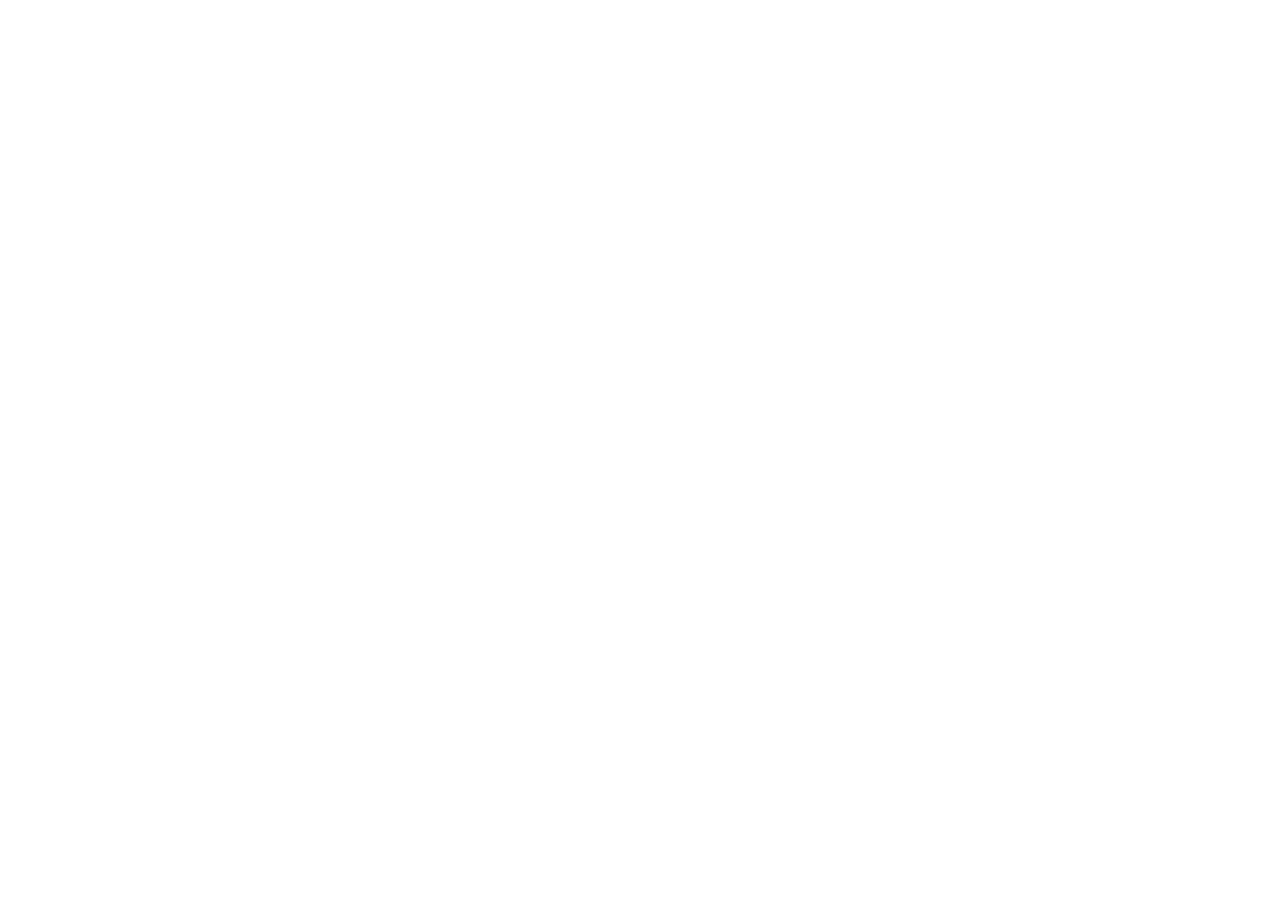
==== commit 03a8117d: "Match the site to the canon: legal name, retired pages, home card, Products page - openclaw/, sample" ====
--- a/openclaw/index.html
+++ b/openclaw/index.html
@@ -3,620 +3,18 @@
 <head>
 <meta charset="UTF-8">
 <meta name="viewport" content="width=device-width, initial-scale=1.0">
-<title>OpenClaw Research Intelligence | Citation-Backed Biomedical Data</title>
-<meta name="description" content="Autonomous multi-agent research engine producing citation-backed pharmacovigilance, drug discovery, and clinical trial intelligence. Every claim maps to a verifiable identifier.">
-<meta property="og:title" content="OpenClaw Research Intelligence">
-<meta property="og:description" content="Citation-backed biomedical intelligence. 200+ verified citations per report. Every PMID, NCT, and DrugBank ID resolves.">
-<meta property="og:type" content="website">
-<meta property="og:url" content="https://trevorrobeyinc.github.io">
-<link rel="icon" href="data:image/svg+xml,<svg xmlns='http://www.w3.org/2000/svg' viewBox='0 0 32 32'><rect width='32' height='32' rx='4' fill='%230a0a0f'/><text x='50%25' y='50%25' dominant-baseline='central' text-anchor='middle' fill='%234a90d9' font-family='monospace' font-size='14' font-weight='bold'>OC</text></svg>">
-<meta name="twitter:card" content="summary">
-<meta name="twitter:title" content="OpenClaw Research Intelligence">
-<meta name="twitter:description" content="Citation-backed biomedical intelligence. 200+ verified citations per report.">
+<title>Moved — Trevor Robey, INC.</title>
+<link rel="canonical" href="https://trevorobeyinc.com/">
+<meta http-equiv="refresh" content="0; url=https://trevorobeyinc.com/">
 <style>
-*, *::before, *::after { margin: 0; padding: 0; box-sizing: border-box; }
-
-:root {
-  --bg: #0a0a0f;
-  --card: #12121a;
-  --card-border: #1e1e2a;
-  --text: #e8e8ec;
-  --text-secondary: #8888a0;
-  --accent: #4a90d9;
-  --accent-hover: #5da0e9;
-  --font-data: "SF Mono", "Fira Code", "Consolas", monospace;
-  --font-body: "Inter", "Helvetica Neue", "Arial", sans-serif;
-}
-
-body {
-  background: var(--bg);
-  color: var(--text);
-  font-family: var(--font-body);
-  font-size: 15px;
-  line-height: 1.6;
-  -webkit-font-smoothing: antialiased;
-}
-
-a { color: var(--accent); text-decoration: none; }
-a:hover { color: var(--accent-hover); }
-
-.container {
-  max-width: 1080px;
-  margin: 0 auto;
-  padding: 0 24px;
-}
-
-/* ── Hero ── */
-.hero {
-  padding: 96px 0 72px;
-  border-bottom: 1px solid var(--card-border);
-}
-
-.hero-label {
-  font-family: var(--font-data);
-  font-size: 11px;
-  letter-spacing: 2px;
-  text-transform: uppercase;
-  color: var(--accent);
-  margin-bottom: 16px;
-}
-
-.hero h1 {
-  font-family: var(--font-body);
-  font-size: 40px;
-  font-weight: 700;
-  line-height: 1.15;
-  margin-bottom: 20px;
-  max-width: 680px;
-}
-
-.hero p {
-  color: var(--text-secondary);
-  font-size: 17px;
-  max-width: 600px;
-  margin-bottom: 32px;
-  line-height: 1.7;
-}
-
-.cta {
-  display: inline-block;
-  font-family: var(--font-data);
-  font-size: 13px;
-  letter-spacing: 1px;
-  text-transform: uppercase;
-  color: var(--bg);
-  background: var(--accent);
-  padding: 14px 28px;
-  border: none;
-  cursor: pointer;
-  transition: background 0.15s;
-}
-
-.cta:hover { background: var(--accent-hover); color: var(--bg); }
-
-.cta-secondary {
-  background: transparent;
-  color: var(--accent);
-  border: 1px solid var(--accent);
-  margin-left: 16px;
-}
-
-.cta-secondary:hover {
-  background: var(--accent);
-  color: var(--bg);
-}
-
-/* ── Section ── */
-section {
-  padding: 72px 0;
-  border-bottom: 1px solid var(--card-border);
-}
-
-.section-label {
-  font-family: var(--font-data);
-  font-size: 11px;
-  letter-spacing: 2px;
-  text-transform: uppercase;
-  color: var(--text-secondary);
-  margin-bottom: 12px;
-}
-
-.section-title {
-  font-size: 28px;
-  font-weight: 700;
-  margin-bottom: 40px;
-}
-
-/* ── Products Grid ── */
-.products-grid {
-  display: grid;
-  grid-template-columns: 1fr 1fr;
-  gap: 16px;
-}
-
-.product-card {
-  background: var(--card);
-  border: 1px solid var(--card-border);
-  padding: 28px;
-}
-
-.product-card h3 {
-  font-size: 17px;
-  font-weight: 600;
-  margin-bottom: 8px;
-}
-
-.product-card .stat {
-  font-family: var(--font-data);
-  font-size: 24px;
-  font-weight: 700;
-  color: var(--accent);
-  margin-bottom: 12px;
-}
-
-.product-card .stat-label {
-  font-family: var(--font-data);
-  font-size: 11px;
-  color: var(--text-secondary);
-  text-transform: uppercase;
-  letter-spacing: 1px;
-}
-
-.product-card p {
-  color: var(--text-secondary);
-  font-size: 14px;
-  margin-top: 12px;
-  line-height: 1.6;
-}
-
-.product-card .sources {
-  font-family: var(--font-data);
-  font-size: 12px;
-  color: var(--text-secondary);
-  margin-top: 16px;
-  padding-top: 16px;
-  border-top: 1px solid var(--card-border);
-}
-
-/* ── How It Works ── */
-.pipeline {
-  display: grid;
-  grid-template-columns: 1fr 1fr;
-  gap: 16px;
-}
-
-.pipeline-step {
-  background: var(--card);
-  border: 1px solid var(--card-border);
-  padding: 28px;
-}
-
-.pipeline-step .step-number {
-  font-family: var(--font-data);
-  font-size: 11px;
-  color: var(--accent);
-  letter-spacing: 1px;
-  text-transform: uppercase;
-  margin-bottom: 12px;
-}
-
-.pipeline-step h3 {
-  font-size: 17px;
-  font-weight: 600;
-  margin-bottom: 8px;
-}
-
-.pipeline-step p {
-  color: var(--text-secondary);
-  font-size: 14px;
-  line-height: 1.6;
-}
-
-/* ── Sample Output ── */
-.sample-stats {
-  display: grid;
-  grid-template-columns: repeat(4, 1fr);
-  gap: 16px;
-  margin-bottom: 40px;
-}
-
-.sample-stat {
-  background: var(--card);
-  border: 1px solid var(--card-border);
-  padding: 24px;
-  text-align: center;
-}
-
-.sample-stat .value {
-  font-family: var(--font-data);
-  font-size: 32px;
-  font-weight: 700;
-  color: var(--accent);
-}
-
-.sample-stat .label {
-  font-family: var(--font-data);
-  font-size: 11px;
-  color: var(--text-secondary);
-  text-transform: uppercase;
-  letter-spacing: 1px;
-  margin-top: 8px;
-}
-
-.sample-citations {
-  background: var(--card);
-  border: 1px solid var(--card-border);
-  padding: 28px;
-  margin-bottom: 32px;
-}
-
-.sample-citations h3 {
-  font-size: 15px;
-  font-weight: 600;
-  margin-bottom: 16px;
-}
-
-.citation-table {
-  width: 100%;
-  border-collapse: collapse;
-  font-family: var(--font-data);
-  font-size: 13px;
-}
-
-.citation-table th {
-  text-align: left;
-  color: var(--text-secondary);
-  font-weight: 400;
-  font-size: 11px;
-  text-transform: uppercase;
-  letter-spacing: 1px;
-  padding: 8px 12px;
-  border-bottom: 1px solid var(--card-border);
-}
-
-.citation-table td {
-  padding: 8px 12px;
-  border-bottom: 1px solid var(--card-border);
-  color: var(--text);
-}
-
-.citation-table tr:last-child td {
-  border-bottom: none;
-}
-
-.sample-note {
-  color: var(--text-secondary);
-  font-size: 13px;
-  font-style: italic;
-  margin-bottom: 32px;
-}
-
-/* ── Pricing ── */
-.pricing-grid {
-  display: grid;
-  grid-template-columns: repeat(3, 1fr);
-  gap: 16px;
-}
-
-.pricing-card {
-  background: var(--card);
-  border: 1px solid var(--card-border);
-  padding: 36px 28px;
-}
-
-.pricing-card.featured {
-  border-color: var(--accent);
-}
-
-.pricing-card h3 {
-  font-size: 17px;
-  font-weight: 600;
-  margin-bottom: 8px;
-}
-
-.pricing-card .price {
-  font-family: var(--font-data);
-  font-size: 28px;
-  font-weight: 700;
-  color: var(--accent);
-  margin-bottom: 4px;
-}
-
-.pricing-card .price-unit {
-  font-family: var(--font-data);
-  font-size: 12px;
-  color: var(--text-secondary);
-  margin-bottom: 24px;
-}
-
-.pricing-card ul {
-  list-style: none;
-  margin-bottom: 28px;
-}
-
-.pricing-card li {
-  color: var(--text-secondary);
-  font-size: 14px;
-  padding: 6px 0;
-  padding-left: 20px;
-  position: relative;
-}
-
-.pricing-card li::before {
-  content: "\2013";
-  position: absolute;
-  left: 0;
-  color: var(--accent);
-}
-
-/* ── Contact ── */
-.contact {
-  padding: 72px 0 48px;
-  border-bottom: none;
-}
-
-.contact-info {
-  margin-bottom: 32px;
-}
-
-.contact-info a {
-  font-family: var(--font-data);
-  font-size: 15px;
-  display: block;
-  margin-bottom: 8px;
-}
-
-.legal {
-  color: var(--text-secondary);
-  font-size: 12px;
-  line-height: 1.6;
-  max-width: 680px;
-}
-
-.legal p {
-  margin-bottom: 8px;
-}
-
-/* ── Responsive ── */
-@media (max-width: 768px) {
-  .hero { padding: 64px 0 48px; }
-  .hero h1 { font-size: 28px; }
-  .hero p { font-size: 15px; }
-
-  .products-grid,
-  .pipeline,
-  .pricing-grid { grid-template-columns: 1fr; }
-
-  .sample-stats { grid-template-columns: 1fr 1fr; }
-
-  .cta-secondary { margin-left: 0; margin-top: 12px; display: inline-block; }
-
-  section { padding: 48px 0; }
-}
-
-@media (max-width: 960px) {
-  .pricing-grid { grid-template-columns: 1fr; }
-}
-
-@media (max-width: 480px) {
-  .sample-stats { grid-template-columns: 1fr; }
-}
+body { background: #0a0a0f; color: #e8e8ec; font-family: "Helvetica Neue", Arial, sans-serif; margin: 0; padding: 48px 24px; line-height: 1.6; }
+a { color: #4a90d9; }
+p { max-width: 560px; margin: 0 auto 16px; }
+.legal { font-size: 13px; color: #8888a0; }
 </style>
 </head>
 <body>
-
-<!-- Hero -->
-<header class="hero">
-  <div class="container">
-    <div class="hero-label">OpenClaw Research Intelligence</div>
-    <h1>Citation-backed biomedical intelligence for enterprise decision-making</h1>
-    <p>Autonomous multi-agent research engine that synthesizes pharmacovigilance signals, drug discovery data, and clinical trial landscapes from authoritative databases. Every claim maps to a verifiable identifier. No hallucinated references.</p>
-    <a href="mailto:trevor@trevorobeyinc.com?subject=Request%3A%20Sample%20Deliverable&body=I%27d%20like%20to%20review%20a%20sample%20deliverable%20from%20OpenClaw%20Research%20Intelligence." class="cta">Request Sample Deliverable</a>
-    <a href="#products" class="cta cta-secondary">View Products</a>
-  </div>
-</header>
-
-<!-- Products -->
-<section id="products">
-  <div class="container">
-    <div class="section-label">Intelligence Products</div>
-    <h2 class="section-title">Research-grade data packs</h2>
-    <div class="products-grid">
-      <div class="product-card">
-        <h3>Pharmacovigilance Signal Synthesis</h3>
-        <div class="stat">135+</div>
-        <div class="stat-label">Verified citations per report</div>
-        <p>Adverse event signal detection, FAERS disproportionality analysis, drug interaction profiling, and clinical action recommendations across compound cohorts.</p>
-        <div class="sources">OpenFDA FAERS, DailyMed, RxNorm, PubMed, DrugBank</div>
-      </div>
-      <div class="product-card">
-        <h3>Drug Discovery Intelligence</h3>
-        <div class="stat">200+</div>
-        <div class="stat-label">Verified citations per report</div>
-        <p>Compound profiling with ADMET properties, target-compound mapping, molecular interaction networks, and competitive landscape analysis.</p>
-        <div class="sources">PubChem, ChEMBL, DrugBank, UniProt, OpenTargets</div>
-      </div>
-      <div class="product-card">
-        <h3>Clinical Trial Landscape</h3>
-        <div class="stat">180+</div>
-        <div class="stat-label">Verified citations per report</div>
-        <p>Global trial mapping, endpoint analysis, enrollment trends, competitor pipeline tracking, and regulatory milestone timelines.</p>
-        <div class="sources">ClinicalTrials.gov, PubMed, WHO ICTRP, EuropePMC</div>
-      </div>
-      <div class="product-card">
-        <h3>Target Validation Dossier</h3>
-        <div class="stat">289+</div>
-        <div class="stat-label">Verified citations per report</div>
-        <p>Multi-omics target-disease association scoring, genetic evidence mapping, tissue expression profiling, and druggability assessment.</p>
-        <div class="sources">OpenTargets, UniProt, HPA, ChEMBL, DrugBank</div>
-      </div>
-    </div>
-  </div>
-</section>
-
-<!-- How It Works -->
-<section id="pipeline">
-  <div class="container">
-    <div class="section-label">Research Pipeline</div>
-    <h2 class="section-title">How it works</h2>
-    <div class="pipeline">
-      <div class="pipeline-step">
-        <div class="step-number">01 &mdash; Scout</div>
-        <h3>Systematic Database Scan</h3>
-        <p>Autonomous scan of FDA registries, peer-reviewed literature, and pharmacological databases. Cross-reference normalization across identifier systems (PMID, NCT, DrugBank, PubChem CID, UniProt).</p>
-      </div>
-      <div class="pipeline-step">
-        <div class="step-number">02 &mdash; Analyst</div>
-        <h3>Quantitative Signal Analysis</h3>
-        <p>Disproportionality metrics (ROR, PRR), drug interaction matrices, pharmacokinetic and pharmacodynamic profiling with molecular-level specificity.</p>
-      </div>
-      <div class="pipeline-step">
-        <div class="step-number">03 &mdash; Synthesizer</div>
-        <h3>Cross-Validated Synthesis</h3>
-        <p>Signal hierarchy integrating scout and analyst outputs. Contradiction resolution, confidence tier assignment, and actionable clinical or strategic recommendations.</p>
-      </div>
-      <div class="pipeline-step">
-        <div class="step-number">04 &mdash; Quality Audit</div>
-        <h3>Citation Verification</h3>
-        <p>Automated enforcement of citation density thresholds. Cross-reference validation, append-only evidence ledger with SHA-256 chain-hashed integrity, provenance tracking.</p>
-      </div>
-    </div>
-  </div>
-</section>
-
-<!-- Sample Output -->
-<section id="sample">
-  <div class="container">
-    <div class="section-label">Verified Output</div>
-    <h2 class="section-title">Sample: Pharmacovigilance Signal Synthesis</h2>
-    <div class="sample-stats">
-      <div class="sample-stat">
-        <div class="value">41</div>
-        <div class="label">Verified Citations</div>
-      </div>
-      <div class="sample-stat">
-        <div class="value">7</div>
-        <div class="label">Identifier Types</div>
-      </div>
-      <div class="sample-stat">
-        <div class="value">48</div>
-        <div class="label">Pages</div>
-      </div>
-      <div class="sample-stat">
-        <div class="value">3</div>
-        <div class="label">Agent Sections</div>
-      </div>
-    </div>
-    <div class="sample-citations">
-      <h3>Sample Citation Index</h3>
-      <table class="citation-table">
-        <thead>
-          <tr>
-            <th>Type</th>
-            <th>Identifier</th>
-            <th>Context</th>
-          </tr>
-        </thead>
-        <tbody>
-          <tr>
-            <td>PMID</td>
-            <td>30232222</td>
-            <td>ICI myocarditis systematic review, JACC 2018</td>
-          </tr>
-          <tr>
-            <td>NCT</td>
-            <td>NCT00302159</td>
-            <td>Valproic acid + temozolomide in GBM</td>
-          </tr>
-          <tr>
-            <td>DrugBank</td>
-            <td>DB09035</td>
-            <td>Nivolumab (Opdivo) pharmacology</td>
-          </tr>
-          <tr>
-            <td>DOI</td>
-            <td>10.1056/NEJMoa1716078</td>
-            <td>NEJM: ICI cardiac adverse events</td>
-          </tr>
-          <tr>
-            <td>UniProt</td>
-            <td>P11712</td>
-            <td>CYP2C9 enzyme &mdash; VPA/TMZ interaction</td>
-          </tr>
-        </tbody>
-      </table>
-    </div>
-    <p class="sample-note">Every identifier above resolves in its source database. Check PMID:30232222 at pubmed.ncbi.nlm.nih.gov &mdash; it resolves to Wang et al., JACC 2018.</p>
-    <a href="mailto:trevor@trevorobeyinc.com?subject=Request%3A%20Full%20Sample%20Deliverable&body=I%27d%20like%20to%20review%20the%20full%2048-page%20pharmacovigilance%20sample%20deliverable." class="cta">Request Full Sample</a>
-  </div>
-</section>
-
-<!-- Pricing -->
-<section id="pricing">
-  <div class="container">
-    <div class="section-label">Engagement</div>
-    <h2 class="section-title">Pricing</h2>
-    <div class="pricing-grid">
-      <div class="pricing-card">
-        <h3>Research Intelligence Pack</h3>
-        <div class="price">$2,500 &ndash; $4,950</div>
-        <div class="price-unit">per report</div>
-        <ul>
-          <li>Single-topic research report (48+ pages)</li>
-          <li>200+ verified citations across all identifier types</li>
-          <li>Citation index CSV with provenance</li>
-          <li>Methodology statement</li>
-          <li>72-hour delivery via secure email</li>
-        </ul>
-        <a href="mailto:trevor@trevorobeyinc.com?subject=Research%20Intelligence%20Pack%20Request&body=I%27d%20like%20to%20request%20a%20Research%20Intelligence%20Pack.%20Topic%3A%20" class="cta">Request a Pack</a>
-      </div>
-      <div class="pricing-card">
-        <h3>Custom Intelligence Mission</h3>
-        <div class="price">$15,000 &ndash; $35,000</div>
-        <div class="price-unit">per project</div>
-        <ul>
-          <li>Choose any pharmacovigilance, drug discovery, or competitive intelligence topic</li>
-          <li>Full multi-section research report (40&ndash;80+ pages)</li>
-          <li>Citation index CSV with full provenance chain</li>
-          <li>Methodology statement and schema definition</li>
-          <li>Evidence appendix with chain-hashed integrity</li>
-          <li>Delivery via Snowflake, AWS Data Exchange, or BigQuery</li>
-        </ul>
-        <a href="mailto:trevor@trevorobeyinc.com?subject=Custom%20Intelligence%20Mission%20Inquiry&body=I%27m%20interested%20in%20a%20custom%20intelligence%20mission.%20Topic%3A%20" class="cta">Initiate Mission</a>
-      </div>
-      <div class="pricing-card featured">
-        <h3>Enterprise Intelligence Subscription</h3>
-        <div class="price">$60,000 &ndash; $120,000+</div>
-        <div class="price-unit">annual recurring</div>
-        <ul>
-          <li>Scheduled pharmacovigilance scans on compounds of interest</li>
-          <li>API access for programmatic workflow submission</li>
-          <li>Native integration with your data infrastructure</li>
-          <li>Usage metering and SLA</li>
-          <li>Custom schema design for your ingestion pipeline</li>
-          <li>Dedicated support</li>
-        </ul>
-        <a href="mailto:trevor@trevorobeyinc.com?subject=Enterprise%20Subscription%20Inquiry&body=I%27d%20like%20to%20discuss%20an%20enterprise%20intelligence%20subscription." class="cta">Contact Sales</a>
-      </div>
-    </div>
-  </div>
-</section>
-
-<!-- Contact -->
-<footer class="contact">
-  <div class="container">
-    <div class="section-label">Contact</div>
-    <h2 class="section-title">Start a conversation</h2>
-    <div class="contact-info">
-      <a href="mailto:trevor@trevorobeyinc.com">trevor@trevorobeyinc.com</a>
-      <a href="https://trevorrobeyinc.github.io">trevorrobeyinc.github.io</a>
-    </div>
-    <div class="legal">
-      <p>Reports produced using AI-assisted research synthesis with human editorial oversight. All citations independently verifiable in their respective source databases.</p>
-      <p>Trevor Robey, INC. is the wordmark of Trevor Robey Intelligence Network Citations LLC, a California limited liability company.</p>
-    </div>
-  </div>
-</footer>
-
+<p>This page has moved to <a href="https://trevorobeyinc.com/">trevorobeyinc.com</a>.</p>
+<p class="legal">Trevor Robey, INC. is the wordmark of Trevor Robey Intelligence Network Citations LLC, a California limited liability company.</p>
 </body>
 </html>
